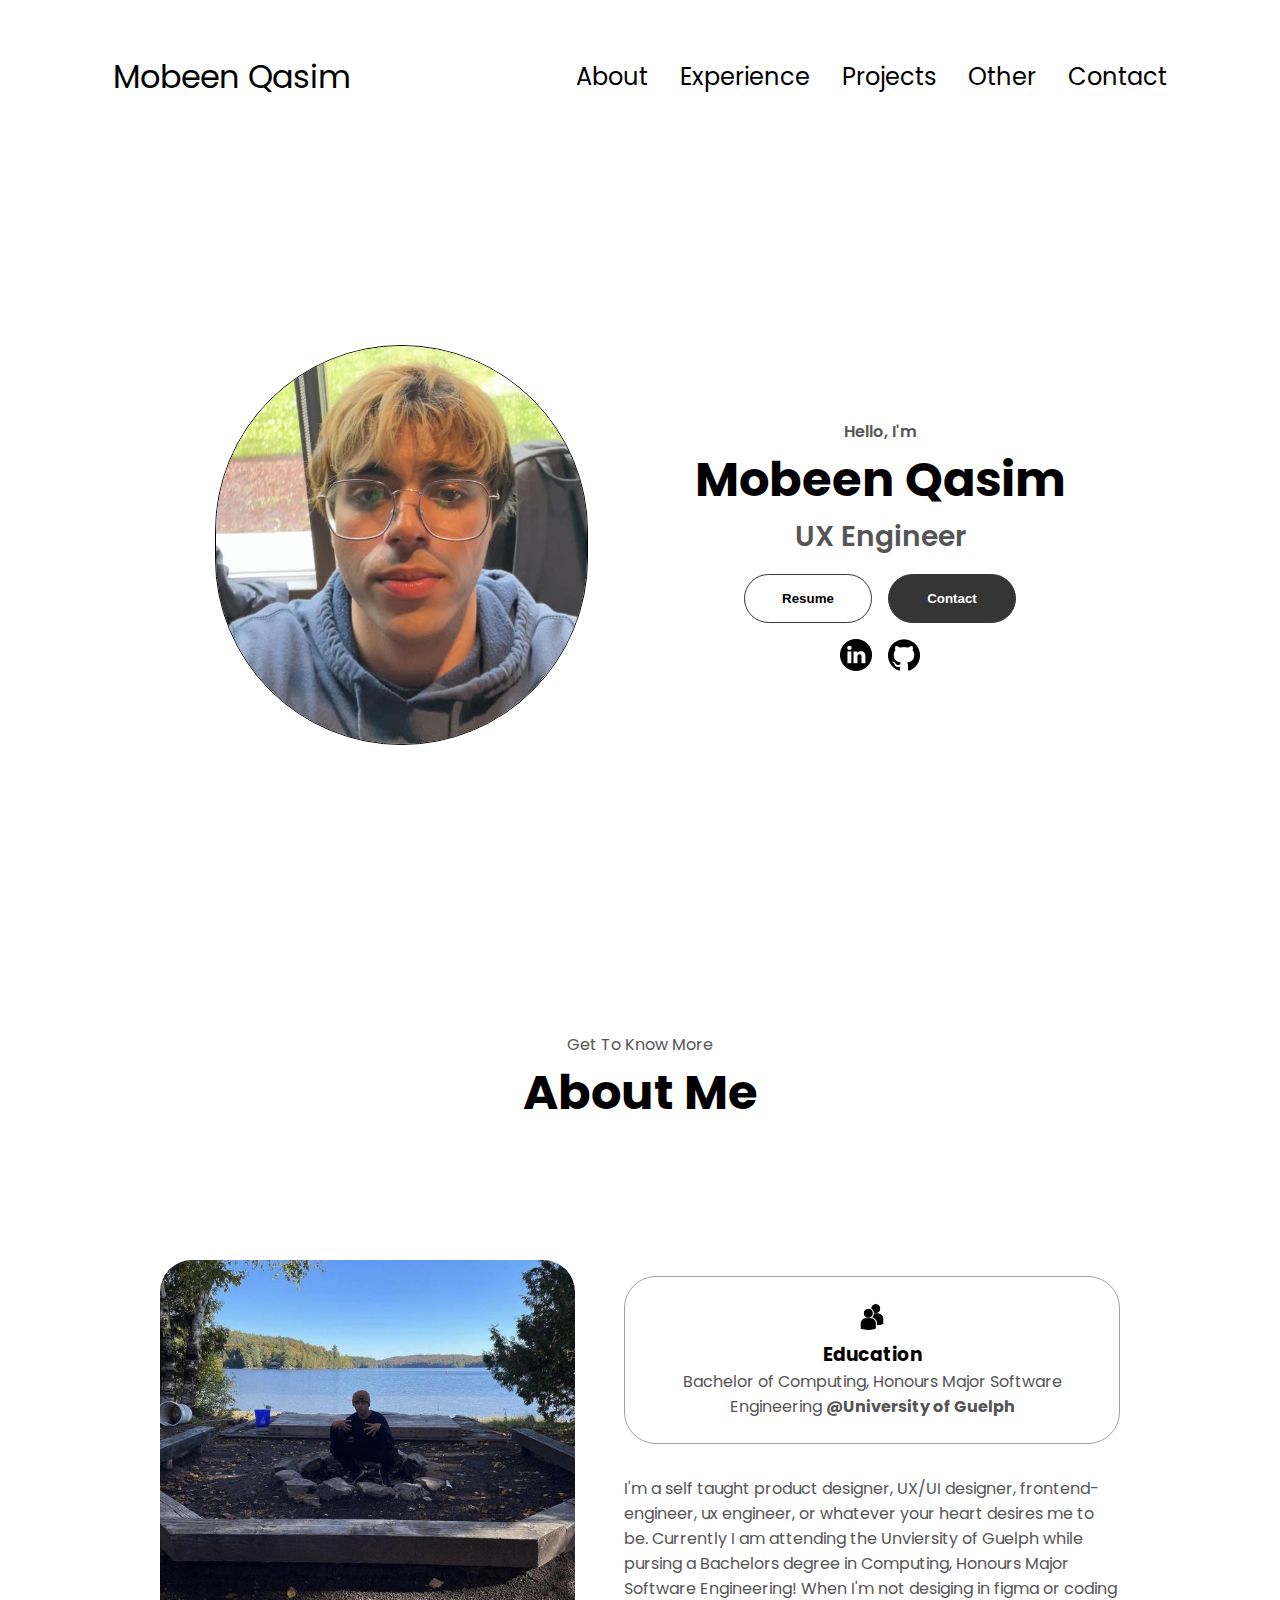
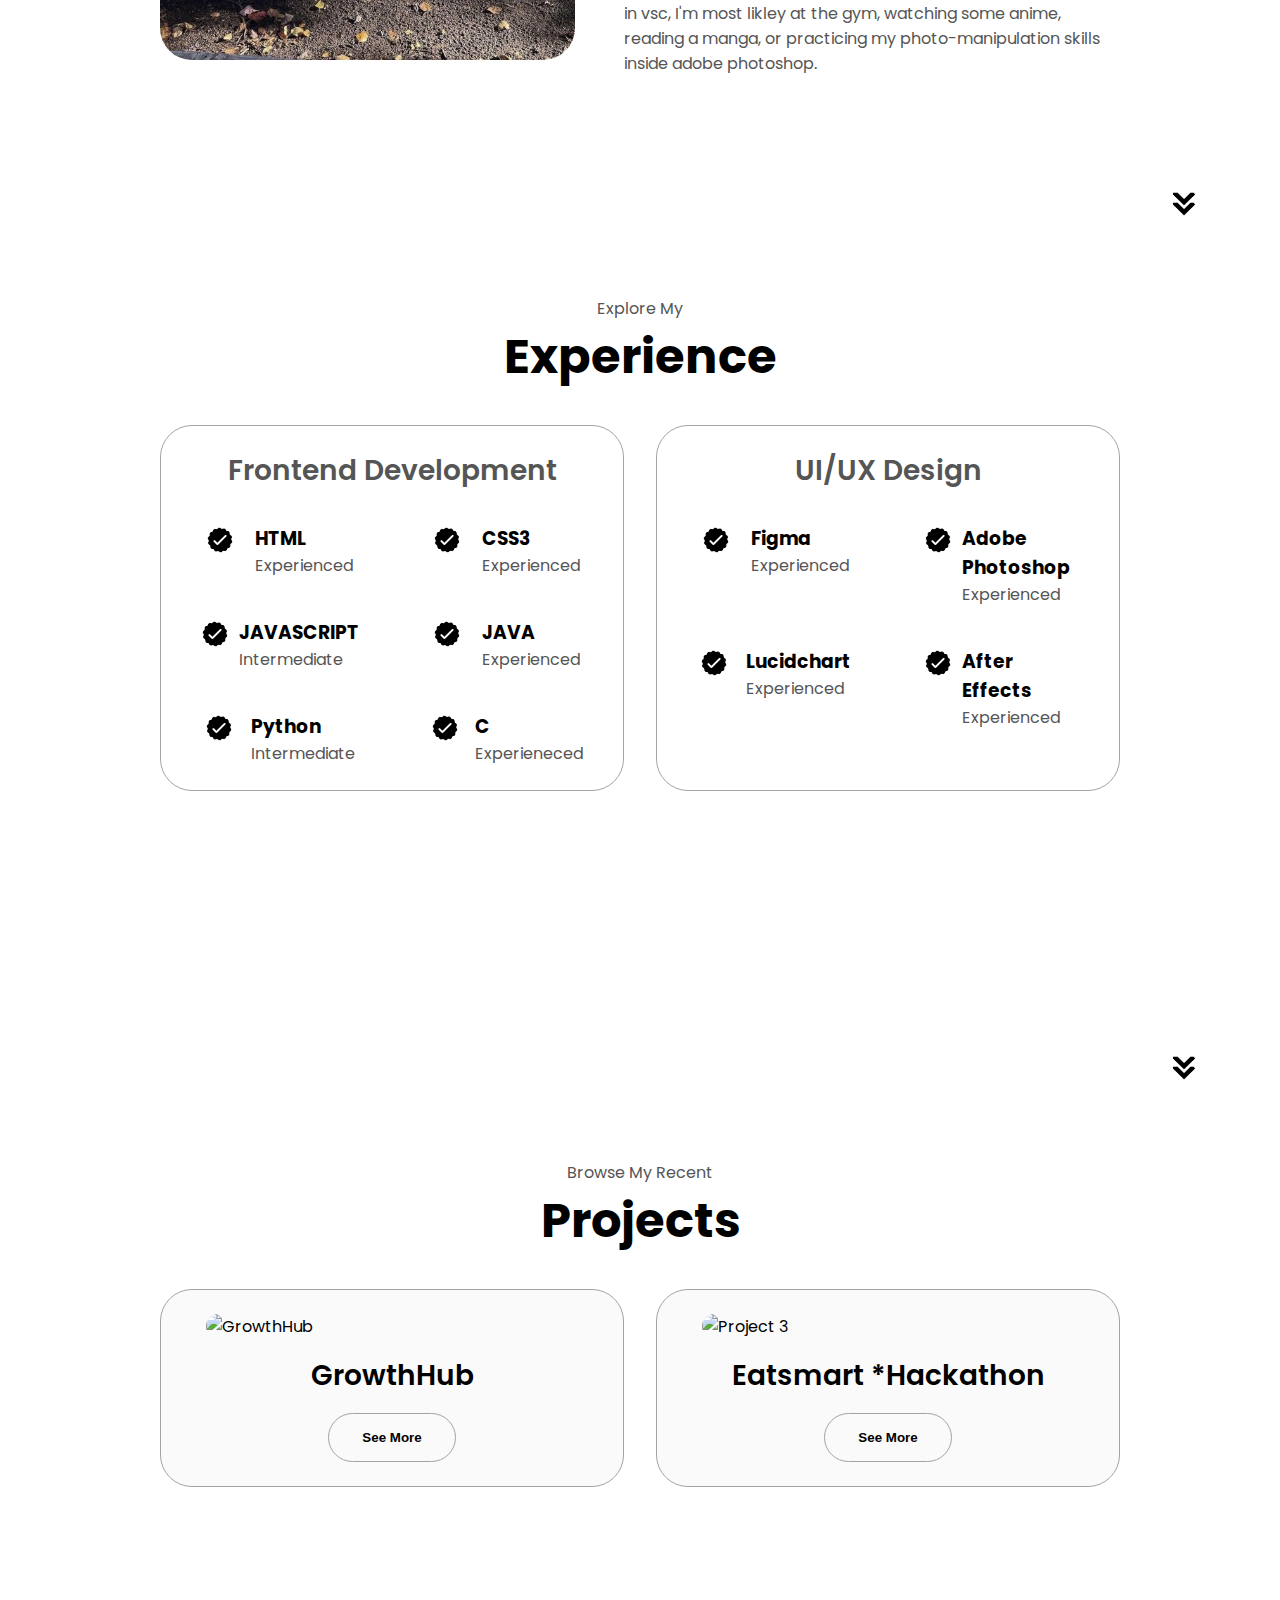
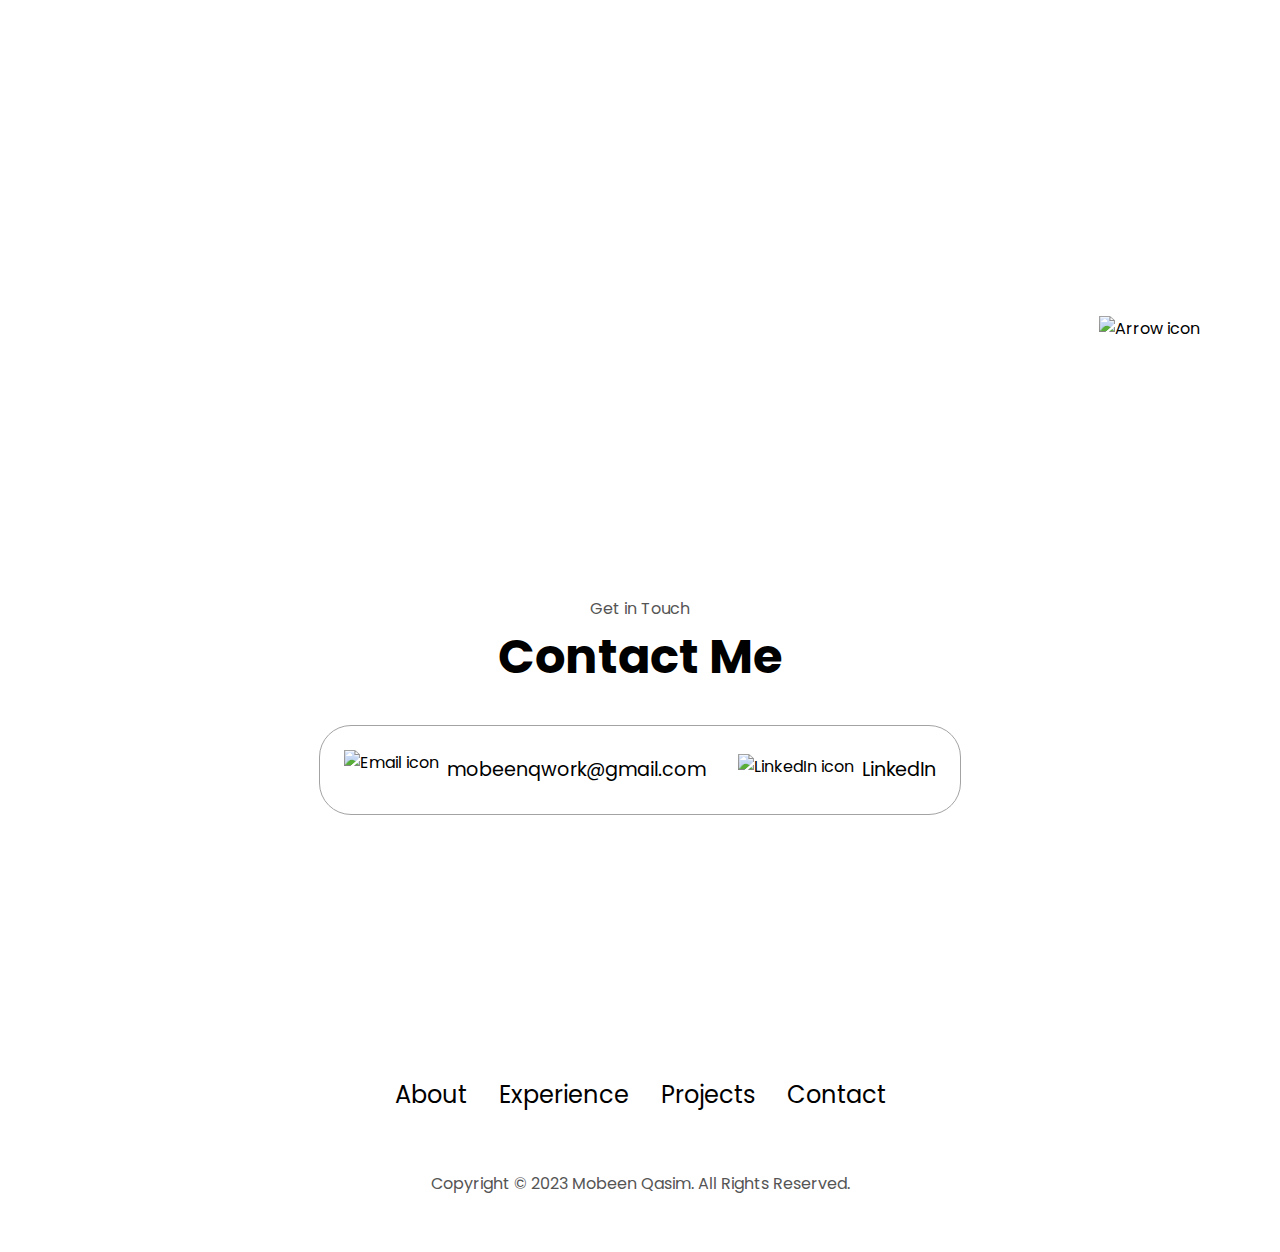
==== index.html @ 1073b845 "Semidone~Portfolio" ====
<!DOCTYPE html>
<html lang="en">
  <head>
    <meta charset="UTF-8" />
    <meta name="viewport" content="width=device-width, initial-scale=1.0" />
    <title>Mobeen|Portfolio</title>
    <link rel="stylesheet" href="style.css" />
    <link rel="stylesheet" href="mediaqueries.css" />
  </head>
  <body>
    <nav id="desktop-nav">
      <div class="logo">Mobeen Qasim</div>
      <div>
        <ul class="nav-links">
          <li><a href="#about">About</a></li>
          <li><a href="#experience">Experience</a></li>
          <li><a href="#projects">Projects</a></li>
          <li><a href="indextwo.html">Other</a></li>
          <li><a href="#contact">Contact</a></li>
        </ul>
      </div>
    </nav>
    <nav id="hamburger-nav">
      <div class="logo">Mobeen Qasim</div>
      <div class="hamburger-menu">
        <div class="hamburger-icon" onclick="toggleMenu()">
          <span></span>
          <span></span>
          <span></span>
        </div>
        <div class="menu-links">
          <li><a href="#about" onclick="toggleMenu()">About</a></li>
          <li><a href="#experience" onclick="toggleMenu()">Experience</a></li>
          <li><a href="#projects" onclick="toggleMenu()">Projects</a></li>
          <li><a href="#other" onclick="toggleMenu()">Other</a></li>
          <li><a href="#contact" onclick="toggleMenu()">Contact</a></li>
        </div>
      </div>
    </nav>
    <section id="profile">
      <div class="section__pic-container">
        <img
          src="./Assets/IMG_1186.jpg"
          alt="Mobeen Qasim profile picture"
          class="pf"
        />
      </div>
      <div class="section__text">
        <p class="section__text__p1">Hello, I'm</p>
        <h1 class="title">Mobeen Qasim</h1>
        <p class="section__text__p2">UX Engineer</p>
        <div class="btn-container">
          <button
            class="btn btn-color-2"
            onclick="window.open('./Assets/Mobeen_Qasim_Resume_PDF.pdf')"
          >
            Resume
          </button>
          <button class="btn btn-color-1" onclick="location.href='./#contact'">
            Contact
          </button>
        </div>
        <div id="socials-container">
          <img
            src="./Assets/linkedin.png"
            alt="My Linkedin Profile"
            class="icon"
            onclick="location.href='https://www.linkedin.com/in/mobeen-qasim-615344279/'"
          />
          <img
            src="./Assets/github.png"
            alt="My Github Profile"
            class="icon"
            onclick="location.href='https://github.com/QasMob'"
          />
        </div>
      </div>
    </section>
    <section id="about">
      <p class="section__text__p1">Get To Know More</p>
      <h1 class="title">About Me</h1>
      <div class="section-container">
        <div class="section__pic-container">
          <img
            src="./Assets/IMG_1185.jpg"
            alt="Profile picture"
            class="about-pic"
          />
        </div>
        <div class="about-details-container">
          <div class="about-containers">
            <div class="details-container">
              <img
                src="./Assets/education.png"
                alt="education icon"
                class="icon"
              />
              <h3>Education</h3>
              <p>
                Bachelor of Computing, Honours Major Software Engineering
                <strong>@University of Guelph</strong>
              </p>
            </div>
          </div>
          <div class="text-container">
            <p>
              I'm a self taught product designer, UX/UI designer,
              frontend-engineer, ux engineer, or whatever your heart desires me
              to be. Currently I am attending the Unviersity of Guelph while
              pursing a Bachelors degree in Computing, Honours Major Software
              Engineering! When I'm not desiging in figma or coding in vsc, I'm
              most likley at the gym, watching some anime, reading a manga, or
              practicing my photo-manipulation skills inside adobe photoshop.
            </p>
          </div>
        </div>
      </div>
      <img
        src="./Assets/arrow.png"
        alt="arrow icon"
        class="icon arrow"
        onclick="location.href='./#experience'"
      />
    </section>
    <section id="experience">
      <p class="section__text__p1">Explore My</p>
      <h1 class="title">Experience</h1>
      <div class="experience-details-container">
        <div class="about-containers">
          <div class="details-container">
            <h2 class="experience-sub-title">Frontend Development</h2>
            <div class="article-container">
              <article>
                <img
                  src="./Assets/checkmark.png"
                  alt="Experience icon"
                  class="icon"
                />
                <div>
                  <h3>HTML</h3>
                  <p>Experienced</p>
                </div>
              </article>
              <article>
                <img
                  src="./Assets/checkmark.png"
                  alt="Experience icon"
                  class="icon"
                />
                <div>
                  <h3>CSS3</h3>
                  <p>Experienced</p>
                </div>
              </article>
              <article>
                <img
                  src="./Assets/checkmark.png"
                  alt="Experience icon"
                  class="icon"
                />
                <div>
                  <h3>JAVASCRIPT</h3>
                  <p>Intermediate</p>
                </div>
              </article>
              <article>
                <img
                  src="./Assets/checkmark.png"
                  alt="Experience icon"
                  class="icon"
                />
                <div>
                  <h3>JAVA</h3>
                  <p>Experienced</p>
                </div>
              </article>
              <article>
                <img
                  src="./Assets/checkmark.png"
                  alt="Experience icon"
                  class="icon"
                />
                <div>
                  <h3>Python</h3>
                  <p>Intermediate</p>
                </div>
              </article>
              <article>
                <img
                  src="./Assets/checkmark.png"
                  alt="Experience icon"
                  class="icon"
                />
                <div>
                  <h3>C</h3>
                  <p>Experieneced</p>
                </div>
              </article>
            </div>
          </div>
          <div class="details-container">
            <h2 class="experience-sub-title">UI/UX Design</h2>
            <div class="article-container">
              <article>
                <img
                  src="./Assets/checkmark.png"
                  alt="Experience icon"
                  class="icon"
                />
                <div>
                  <h3>Figma</h3>
                  <p>Experienced</p>
                </div>
              </article>
              <article>
                <img
                  src="./Assets/checkmark.png"
                  alt="Experience icon"
                  class="icon"
                />
                <div>
                  <h3>Adobe Photoshop</h3>
                  <p>Experienced</p>
                </div>
              </article>
              <article>
                <img
                  src="./Assets/checkmark.png"
                  alt="Experience icon"
                  class="icon"
                />
                <div>
                  <h3>Lucidchart</h3>
                  <p>Experienced</p>
                </div>
              </article>
              <article>
                <img
                  src="./Assets/checkmark.png"
                  alt="Experience icon"
                  class="icon"
                />
                <div>
                  <h3>After Effects</h3>
                  <p>Experienced</p>
                </div>
              </article>
            </div>
          </div>
        </div>
      </div>
      <img
        src="./Assets/arrow.png"
        alt="arrow icon"
        class="icon arrow"
        onclick="location.href='./#projects'"
      />
    </section>
    <section id="projects">
      <p class="section__text__p1">Browse My Recent</p>
      <h1 class="title">Projects</h1>
      <div class="experience-details-container">
        <div class="about-containers">
          <div class="details-container color-container">
            <div class="article-container">
              <img
                src="./assets/growth.PNG"
                alt="GrowthHub"
                class="project-img"
              />
            </div>
            <h2 class="experience-sub-title project-title">GrowthHub</h2>
            <div class="btn-container">
              <button
                class="btn btn-color-2 project-btn"
                onclick="location.href=''"
              >
                See More
              </button>
            </div>
          </div>

          <div class="details-container color-container">
            <div class="article-container">
              <img
                src="./assets/hackathon.PNG"
                alt="Project 3"
                class="project-img"
              />
            </div>
            <h2 class="experience-sub-title project-title">
              Eatsmart *Hackathon
            </h2>
            <div class="btn-container">
              <button
                class="btn btn-color-2 project-btn"
                onclick="location.href=''"
              >
                See More
              </button>
            </div>
          </div>
        </div>
      </div>
      <img
        src="./assets/arrow.png"
        alt="Arrow icon"
        class="icon arrow"
        onclick="location.href='./#contact'"
      />
    </section>
    <section id="contact">
      <p class="section__text__p1">Get in Touch</p>
      <h1 class="title">Contact Me</h1>
      <div class="contact-info-upper-container">
        <div class="contact-info-container">
          <img
            src="./assets/email.png"
            alt="Email icon"
            class="icon contact-icon email-icon"
          />
          <p>
            <a href="mailto:examplemail@gmail.com">mobeenqwork@gmail.com</a>
          </p>
        </div>
        <div class="contact-info-container">
          <img
            src="./assets/linkedin.png"
            alt="LinkedIn icon"
            class="icon contact-icon"
          />
          <p>
            <a href="https://www.linkedin.com/in/mobeen-qasim-615344279/"
              >LinkedIn</a
            >
          </p>
        </div>
      </div>
    </section>
    <footer>
      <nav>
        <div class="nav-links-container">
          <ul class="nav-links">
            <li><a href="#about">About</a></li>
            <li><a href="#experience">Experience</a></li>
            <li><a href="#projects">Projects</a></li>
            <li><a href="#contact">Contact</a></li>
          </ul>
        </div>
      </nav>
      <p>Copyright &#169; 2023 Mobeen Qasim. All Rights Reserved.</p>
    </footer>
    <script src="script.js"></script>
  </body>
</html>
---- style.css ----
/* GENERAL */
@import url("https://fonts.googleapis.com/css2?family=Poppins:wght@300;400;500;600&display=swap");

* {
  margin: 0;
  padding: 0;
}

body {
  font-family: "Poppins", sans-serif;
}

html {
  scroll-behavior: smooth;
}

p {
  color: rgb(85, 85, 85);
}

/* TRANSITION */
a,
.btn {
  transition: all 300ms ease;
}

/* DESKTOP NAV */

nav,
.nav-links {
  display: flex;
}

nav {
  justify-content: space-around;
  align-items: center;
  height: 17vh;
}

.nav-links {
  gap: 2rem;
  list-style: none;
  font-size: 1.5rem;
}

a {
  color: black;
  text-decoration: none;
  text-decoration-color: white;
}

a:hover {
  color: grey;
  text-decoration: underline;
  text-underline-offset: 1rem;
  text-decoration-color: rgb(181, 181, 181);
}

.logo {
  font-size: 2rem;
}

.logo:hover {
  cursor: default;
}

/* HAMBURGER MENU */

#hamburger-nav {
  display: none;
}

.hamburger-menu {
  position: relative;
  display: inline-block;
}

.hamburger-icon {
  display: flex;
  flex-direction: column;
  justify-content: space-between;
  height: 24px;
  width: 30px;
  cursor: pointer;
}

.hamburger-icon span {
  width: 100%;
  height: 2px;
  background-color: black;
  transition: all 0.3 ease-in-out;
}

.menu-links {
  position: absolute;
  top: 100%;
  right: 0;
  background-color: white;
  width: fit-content;
  max-height: 0;
  overflow: hidden;
  transition: all 0.3 ease-in-out;
}

.menu-links a {
  display: block;
  padding: 10px;
  text-align: center;
  font-size: 1.5rem;
  color: black;
  text-decoration: none;
  transition: all 0.3 ease-in-out;
}

.menu-links li {
  list-style: none;
}

.menu-links.open {
  max-height: 300px;
}

.hamburger-icon.open span:first-child {
  transform: rotate(45deg) translate(10px, 5px);
}
.hamburger-icon.open span:nth-child(2) {
  opacity: 0;
}
.hamburger-icon.open span:last-child {
  transform: rotate(-45deg) translate(10px, -5px);
}

.hamburger-icon span:first-child {
  transform: none;
}
.hamburger-icon span:first-child {
  opacity: 1;
}
.hamburger-icon span:first-child {
  transform: none;
}

/* SECTIONS */

section {
  padding-top: 4vh;
  height: 96vh;
  margin: 0 10rem;
  box-sizing: border-box;
  min-height: fit-content;
}

.section-container {
  display: flex;
}

/* PROFILE SECTION */

#profile {
  display: flex;
  justify-content: center;
  gap: 5rem;
  height: 80vh;
}

.section__pic-container {
  display: flex;
  height: 400px;
  width: 400px;
  margin: auto 0;
}

.section__text {
  align-self: center;
  text-align: center;
}

.section__text p {
  font-weight: 600;
}

.section__text__p1 {
  text-align: center;
}

.section__text__p2 {
  font-size: 1.75rem;
  margin-bottom: 1rem;
}

.title {
  font-size: 3rem;
  text-align: center;
}

#socials-container {
  display: flex;
  justify-content: center;
  margin-top: 1rem;
  gap: 1rem;
}

/* ICONS */

.icon {
  cursor: pointer;
  height: 2rem;
}

/* BUTTONS */

.btn-container {
  display: flex;
  justify-content: center;
  gap: 1rem;
}

.btn {
  font-weight: 600;
  transition: all 300ms ease;
  padding: 1rem;
  width: 8rem;
  border-radius: 2rem;
}

.btn-color-1,
.btn-color-2 {
  border: rgb(53, 53, 53) 0.1rem solid;
}

.btn-color-1:hover,
.btn-color-2:hover {
  cursor: pointer;
}

.btn-color-1,
.btn-color-2:hover {
  background: rgb(53, 53, 53);
  color: white;
}

.btn-color-1:hover {
  background: rgb(0, 0, 0);
}

.btn-color-2 {
  background: none;
}

.btn-color-2:hover {
  border: rgb(225, 225, 225) 0.1rem solid;
}

.btn-container {
  gap: 1rem;
}

/* ABOUT SECTION */

#about {
  position: relative;
}

.about-containers {
  gap: 2rem;
  margin-bottom: 2rem;
  margin-top: 2rem;
}

.about-details-container {
  justify-content: center;
  flex-direction: column;
}

.about-containers,
.about-details-container {
  display: flex;
}

.about-pic {
  border-radius: 2rem;
}

.arrow {
  position: absolute;
  right: -5rem;
  bottom: 2.5rem;
}

.details-container {
  padding: 1.5rem;
  flex: 1;
  background: white;
  border-radius: 2rem;
  border: rgb(53, 53, 53) 0.1rem solid;
  border-color: rgb(163, 163, 163);
  text-align: center;
}

.section-container {
  gap: 4rem;
  height: 80%;
}

.section__pic-container {
  height: 400px;
  width: 400px;
  margin: auto 0;
}

.pf {
  border-radius: 50rem;
  border: solid 0.1rem black;
}

/* Experience Section */

#experience {
  position: relative;
}

.experience-sub-title {
  color: rgb(85, 85, 85);
  font-weight: 600;
  font-size: 1.75rem;
  margin-bottom: 2rem;
}

.experience-details-container {
  display: flex;
  justify-content: center;
  flex-direction: column;
}

.article-container {
  display: flex;
  text-align: initial;
  flex-wrap: wrap;
  flex-direction: row;
  gap: 2.5rem;
  justify-content: space-around;
}

article {
  display: flex;
  width: 10rem;
  justify-content: space-around;
  gap: 0.5rem;
}

article .icon {
  cursor: default;
}

/* PROJECTS SECTION */

#projects {
  position: relative;
}

.color-container {
  border-color: rgb(163, 163, 163);
  background: rgb(250, 250, 250);
}

.project-img {
  border-radius: 2rem;
  width: 90%;
  height: 90%;
}

.project-title {
  margin: 1rem;
  color: black;
}

.project-btn {
  color: black;
  border-color: rgb(163, 163, 163);
}

/* CONTACT */

#contact {
  display: flex;
  justify-content: center;
  flex-direction: column;
  height: 70vh;
}

.contact-info-upper-container {
  display: flex;
  justify-content: center;
  border-radius: 2rem;
  border: rgb(53, 53, 53) 0.1rem solid;
  border-color: rgb(163, 163, 163);
  background: (250, 250, 250);
  margin: 2rem auto;
  padding: 0.5rem;
}

.contact-info-container {
  display: flex;
  align-items: center;
  justify-content: center;
  gap: 0.5rem;
  margin: 1rem;
}

.contact-info-container p {
  font-size: larger;
}

.contact-icon {
  cursor: default;
}

.email-icon {
  height: 2.5rem;
}

/* FOOTER SECTION */

footer {
  height: 26vh;
  margin: 0 1rem;
}

footer p {
  text-align: center;
}
---- mediaqueries.css ----
@media screen and (max-width: 1400px) {
  #profile {
    height: 83vh;
    margin-bottom: 6rem;
  }
  .about-containers {
    flex-wrap: wrap;
  }
}

@media screen and (max-width: 1200px) {
  #desktop-nav {
    display: none;
  }
  #hamburger-nav {
    display: flex;
  }
  #experience,
  .experience-details-container {
    margin-top: 2rem;
  }
  #profile,
  .section-container {
    display: block;
  }
  .arrow {
    display: none;
  }
  section,
  .section-container {
    height: fit-content;
  }
  section {
    margin: 0 5%;
  }
  .section__pic-container {
    width: 275px;
    height: 275px;
    margin: 0 auto 2rem;
  }
  .about-containers {
    margin-top: 0;
  }
}

@media screen and (max-width: 600px) {
  #contact,
  footer {
    height: 40vh;
  }
  #profile {
    height: 83vh;
    margin-bottom: 0;
  }
  article {
    font-size: 1rem;
  }
  footer nav {
    height: fit-content;
    margin-bottom: 2rem;
  }
  .about-containers,
  .contact-info-upper-container,
  .btn-container {
    flex-wrap: wrap;
  }
  .contact-info-container {
    margin: 0;
  }
  .contact-info-container p,
  .nav-links li a {
    font-size: 1rem;
  }
  .experience-sub-title {
    font-size: 1.25rem;
  }
  .logo {
    font-size: 1.5rem;
  }
  .nav-links {
    flex-direction: column;
    gap: 0.5rem;
    text-align: center;
  }
  .section__pic-container {
    width: auto;
    height: 46vw;
    justify-content: center;
  }
  .section__text__p2 {
    font-size: 1.25rem;
  }
  .title {
    font-size: 2rem;
  }
  .text-container {
    text-align: justify;
  }
}
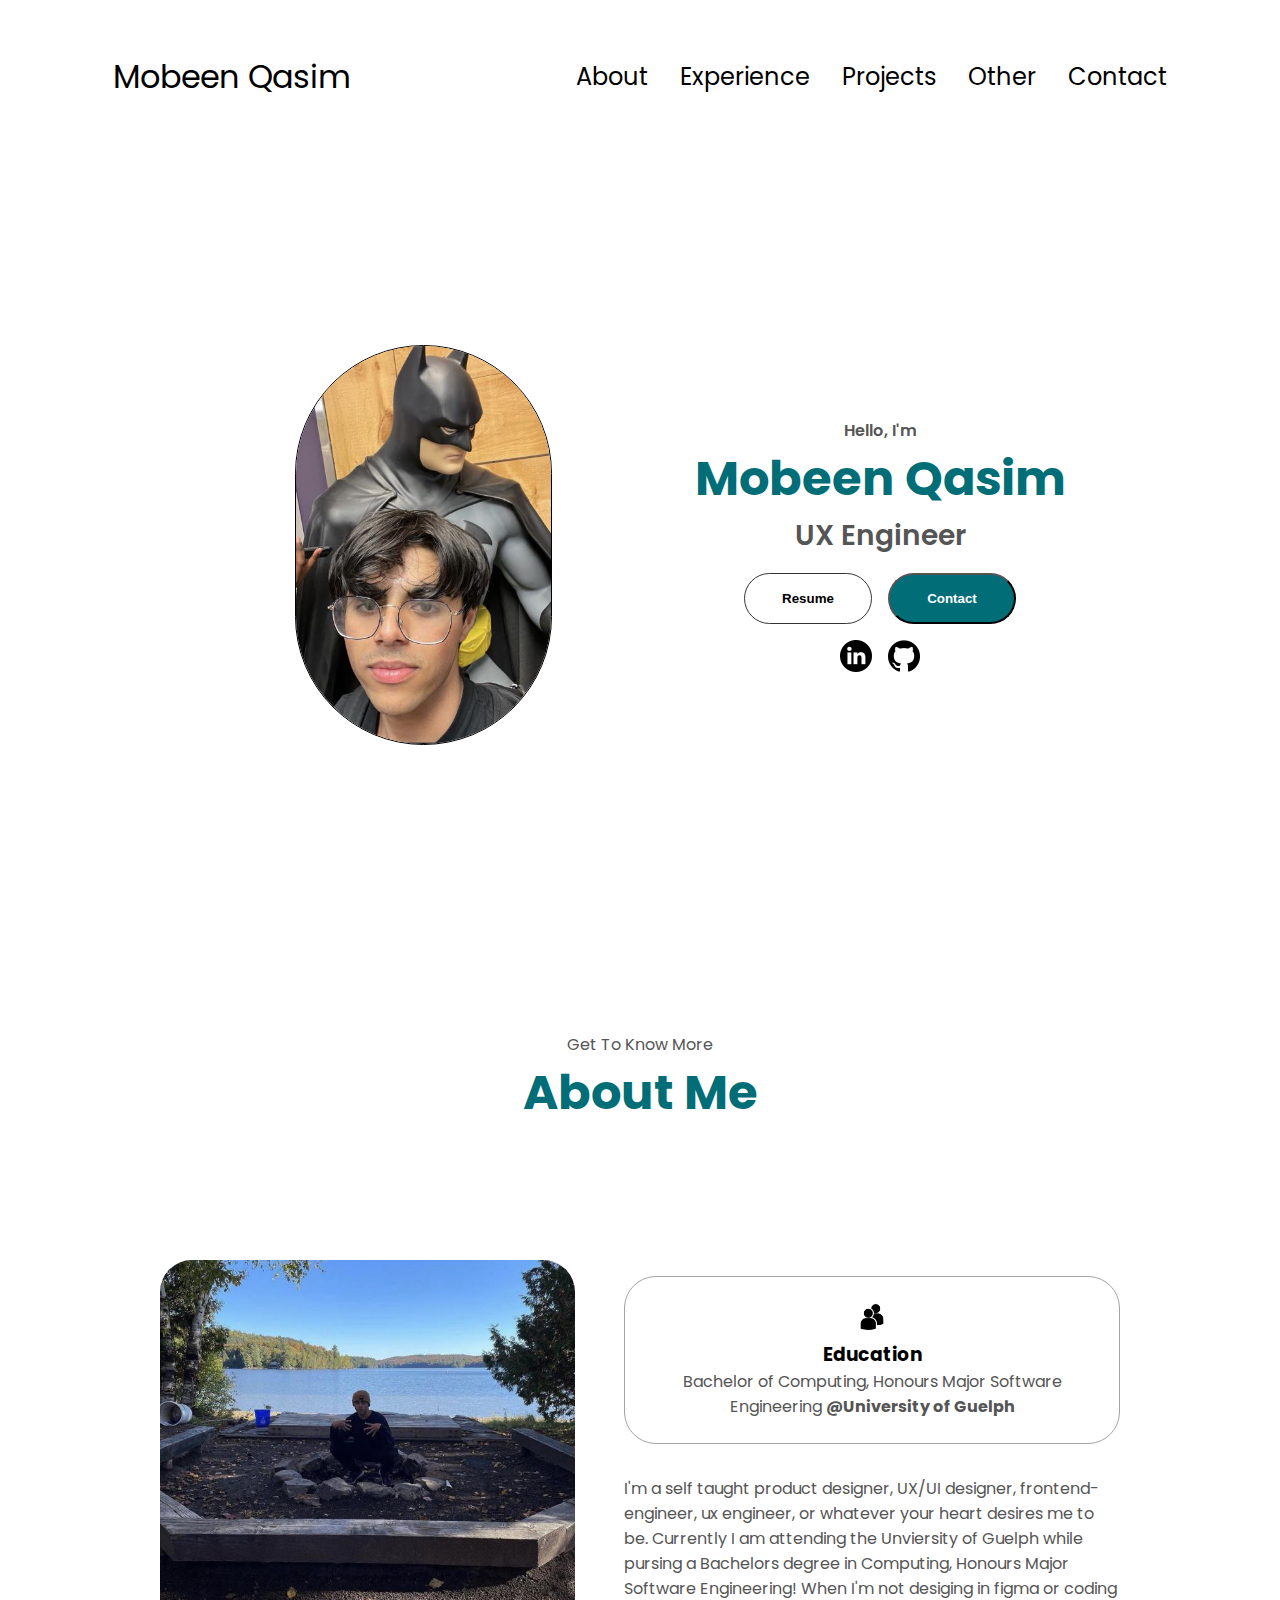
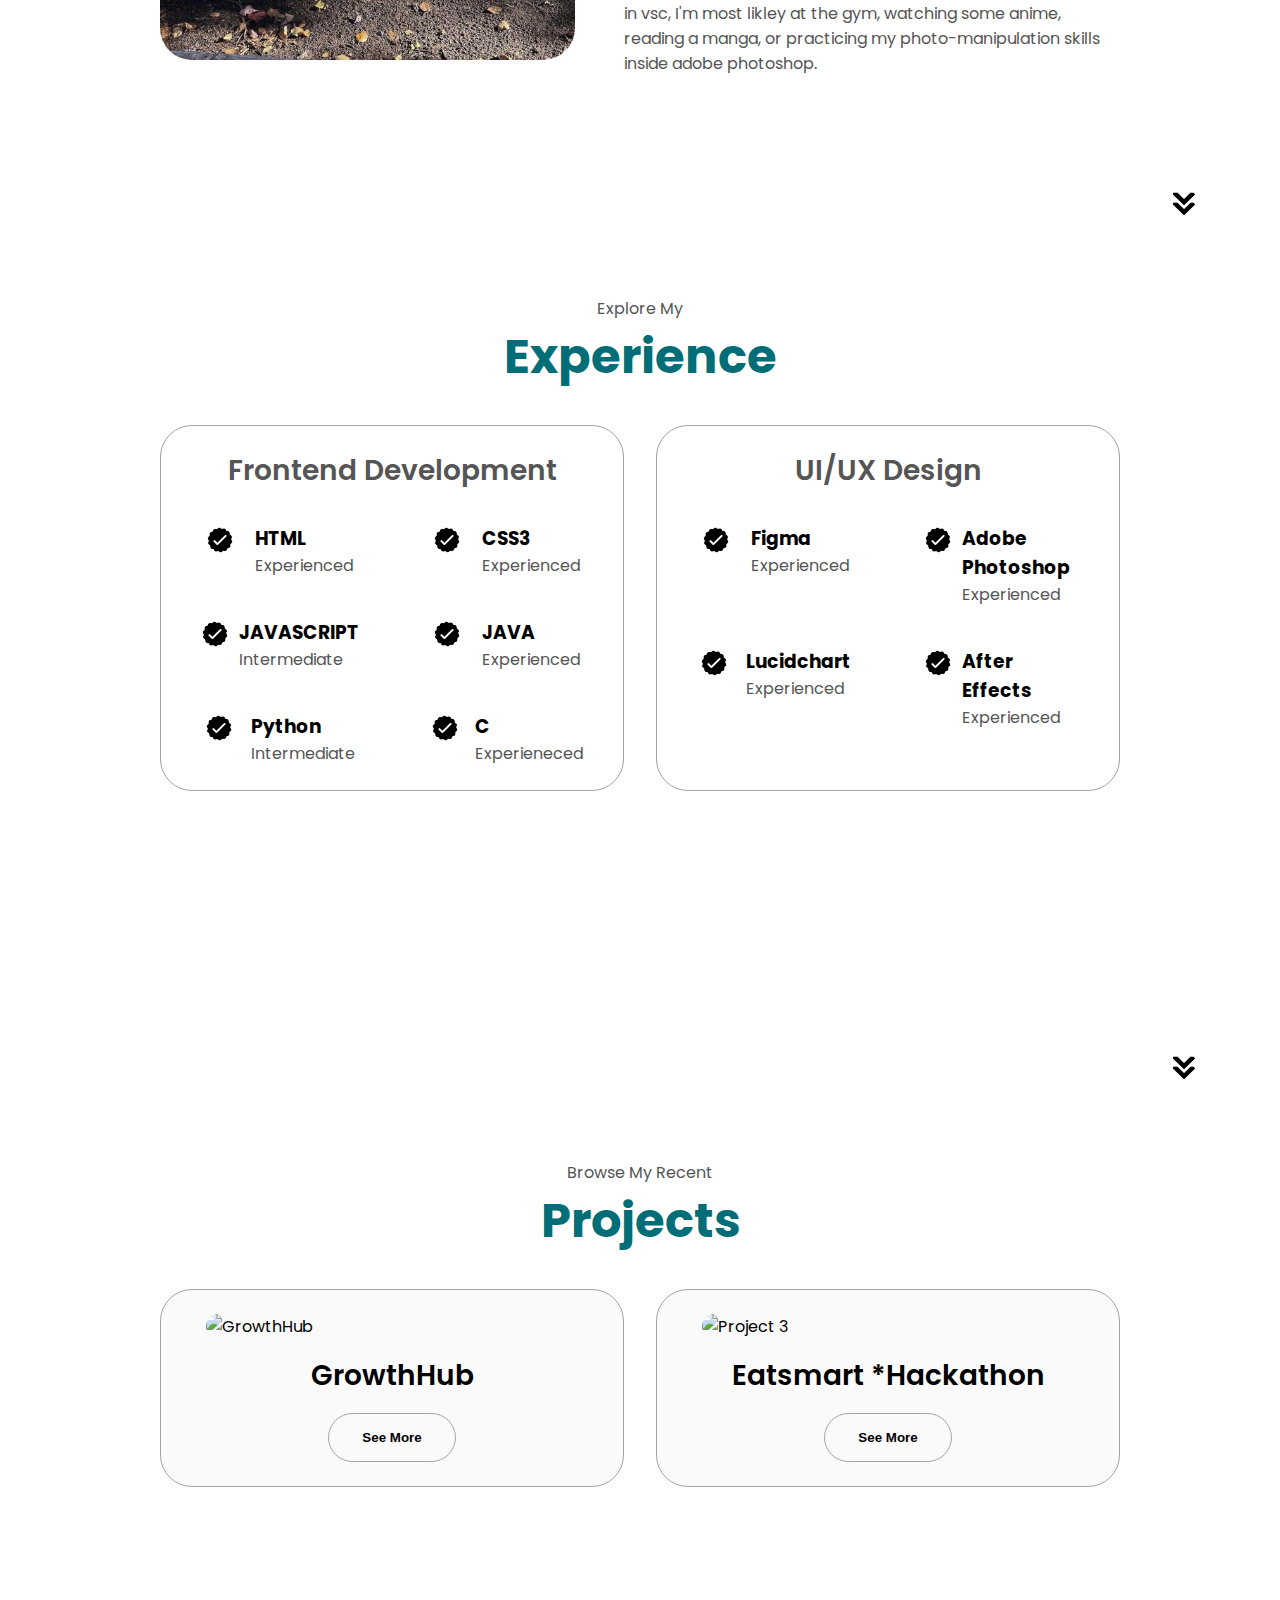
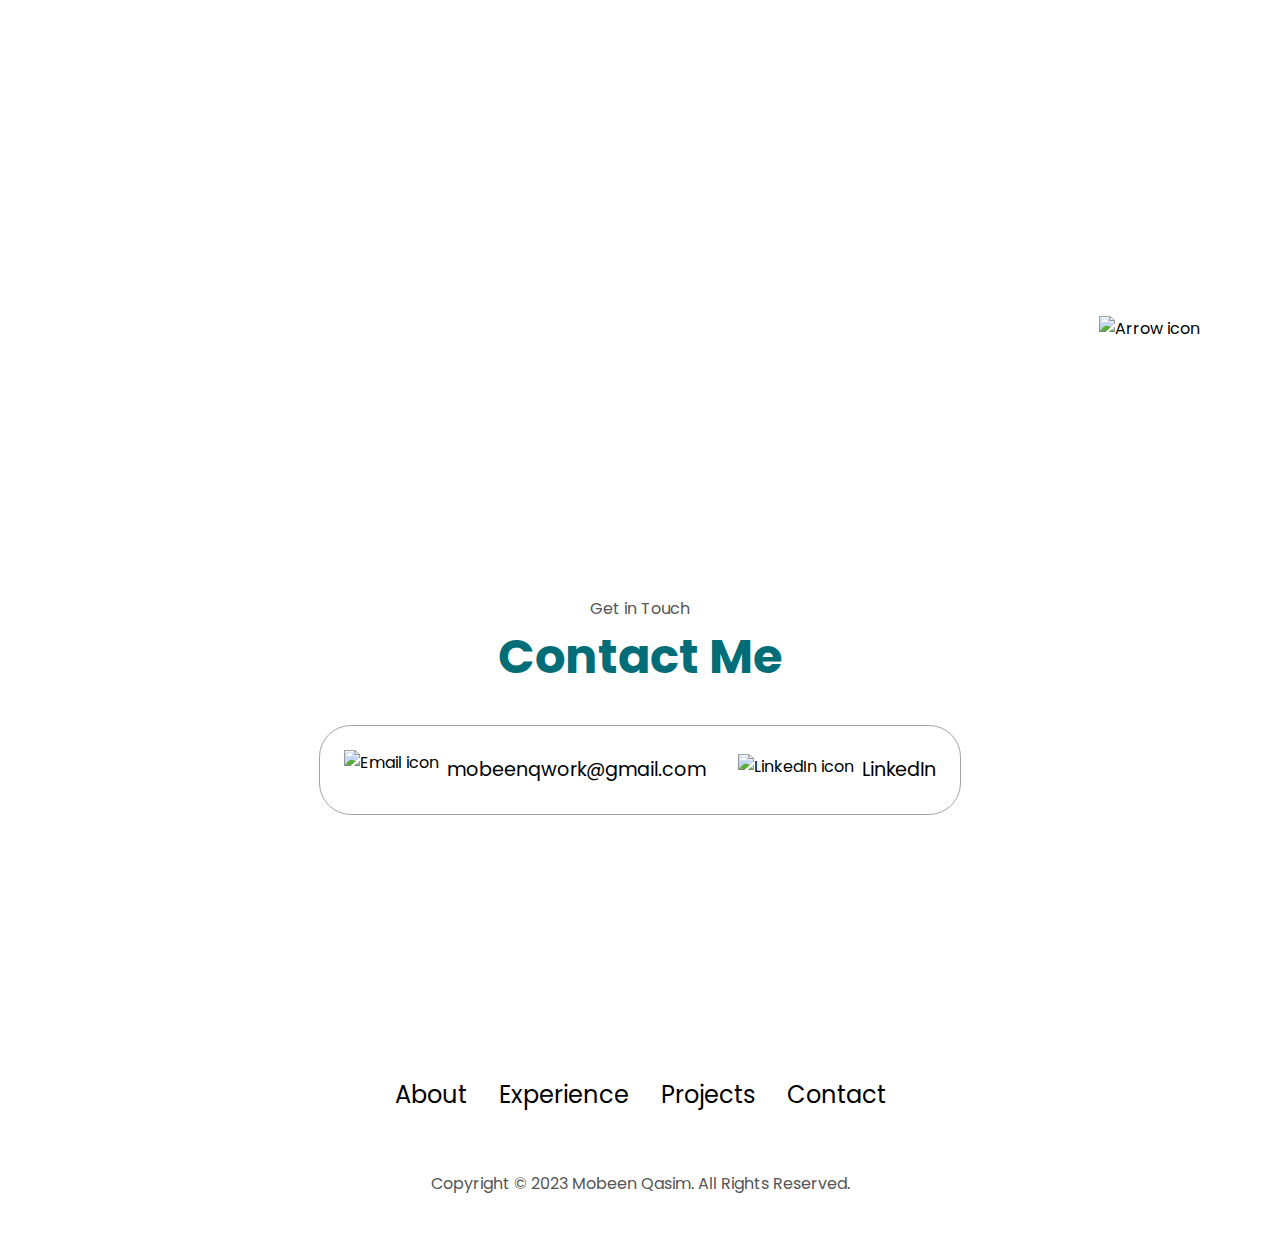
==== commit 97929a06: "Worked on growthhub" ====
--- a/index.html
+++ b/index.html
@@ -32,7 +32,7 @@
           <li><a href="#about" onclick="toggleMenu()">About</a></li>
           <li><a href="#experience" onclick="toggleMenu()">Experience</a></li>
           <li><a href="#projects" onclick="toggleMenu()">Projects</a></li>
-          <li><a href="#other" onclick="toggleMenu()">Other</a></li>
+          <li><a href="indextwo.html" onclick="toggleMenu()">Other</a></li>
           <li><a href="#contact" onclick="toggleMenu()">Contact</a></li>
         </div>
       </div>
@@ -40,7 +40,7 @@
     <section id="profile">
       <div class="section__pic-container">
         <img
-          src="./Assets/IMG_1186.jpg"
+          src="./Assets/IMG_1305.jpg"
           alt="Mobeen Qasim profile picture"
           class="pf"
         />
@@ -56,7 +56,7 @@
           >
             Resume
           </button>
-          <button class="btn btn-color-1" onclick="location.href='./#contact'">
+          <button class="btn btn-color-4" onclick="location.href='./#contact'">
             Contact
           </button>
         </div>
@@ -264,7 +264,7 @@
           <div class="details-container color-container">
             <div class="article-container">
               <img
-                src="./assets/growth.PNG"
+                src="./assets/thumbnail.PNG"
                 alt="GrowthHub"
                 class="project-img"
               />
@@ -273,7 +273,7 @@
             <div class="btn-container">
               <button
                 class="btn btn-color-2 project-btn"
-                onclick="location.href=''"
+                onclick="window.location.href = 'GrowthHub.html'"
               >
                 See More
               </button>
@@ -283,7 +283,7 @@
           <div class="details-container color-container">
             <div class="article-container">
               <img
-                src="./assets/hackathon.PNG"
+                src="./assets/thumbnailtwo.PNG"
                 alt="Project 3"
                 class="project-img"
               />
--- a/style.css
+++ b/style.css
@@ -50,10 +50,10 @@
 }
 
 a:hover {
-  color: grey;
+  color: #006d77;
   text-decoration: underline;
   text-underline-offset: 1rem;
-  text-decoration-color: rgb(181, 181, 181);
+  text-decoration-color: #006d77;
 }
 
 .logo {
@@ -87,7 +87,7 @@
 .hamburger-icon span {
   width: 100%;
   height: 2px;
-  background-color: black;
+  background-color: #006d77;
   transition: all 0.3 ease-in-out;
 }
 
@@ -95,7 +95,7 @@
   position: absolute;
   top: 100%;
   right: 0;
-  background-color: white;
+  background-color: #006d77;
   width: fit-content;
   max-height: 0;
   overflow: hidden;
@@ -107,7 +107,7 @@
   padding: 10px;
   text-align: center;
   font-size: 1.5rem;
-  color: black;
+  color: #006d77;
   text-decoration: none;
   transition: all 0.3 ease-in-out;
 }
@@ -156,6 +156,10 @@
 
 /* PROFILE SECTION */
 
+.title {
+  color: #006d77;
+}
+
 #profile {
   display: flex;
   justify-content: center;
@@ -233,14 +237,25 @@
   cursor: pointer;
 }
 
+.btn-color-4 {
+  background: #006d77;
+  color: white;
+}
+
+.btn-color-4:hover {
+  cursor: pointer;
+  background: rgb(12, 12, 12);
+  color: white;
+}
+
 .btn-color-1,
 .btn-color-2:hover {
-  background: rgb(53, 53, 53);
+  background: #006d77;
   color: white;
 }
 
 .btn-color-1:hover {
-  background: rgb(0, 0, 0);
+  background: #006d77;
 }
 
 .btn-color-2 {
@@ -309,6 +324,7 @@
 }
 
 .pf {
+  margin-left: 5rem;
   border-radius: 50rem;
   border: solid 0.1rem black;
 }
--- a/mediaqueries.css
+++ b/mediaqueries.css
@@ -22,6 +22,9 @@
   #profile,
   .section-container {
     display: block;
+  }
+  .pf {
+    margin-left: 3rem;
   }
   .arrow {
     display: none;
@@ -54,6 +57,9 @@
   }
   article {
     font-size: 1rem;
+  }
+  .pf {
+    margin-left: 0.5rem;
   }
   footer nav {
     height: fit-content;
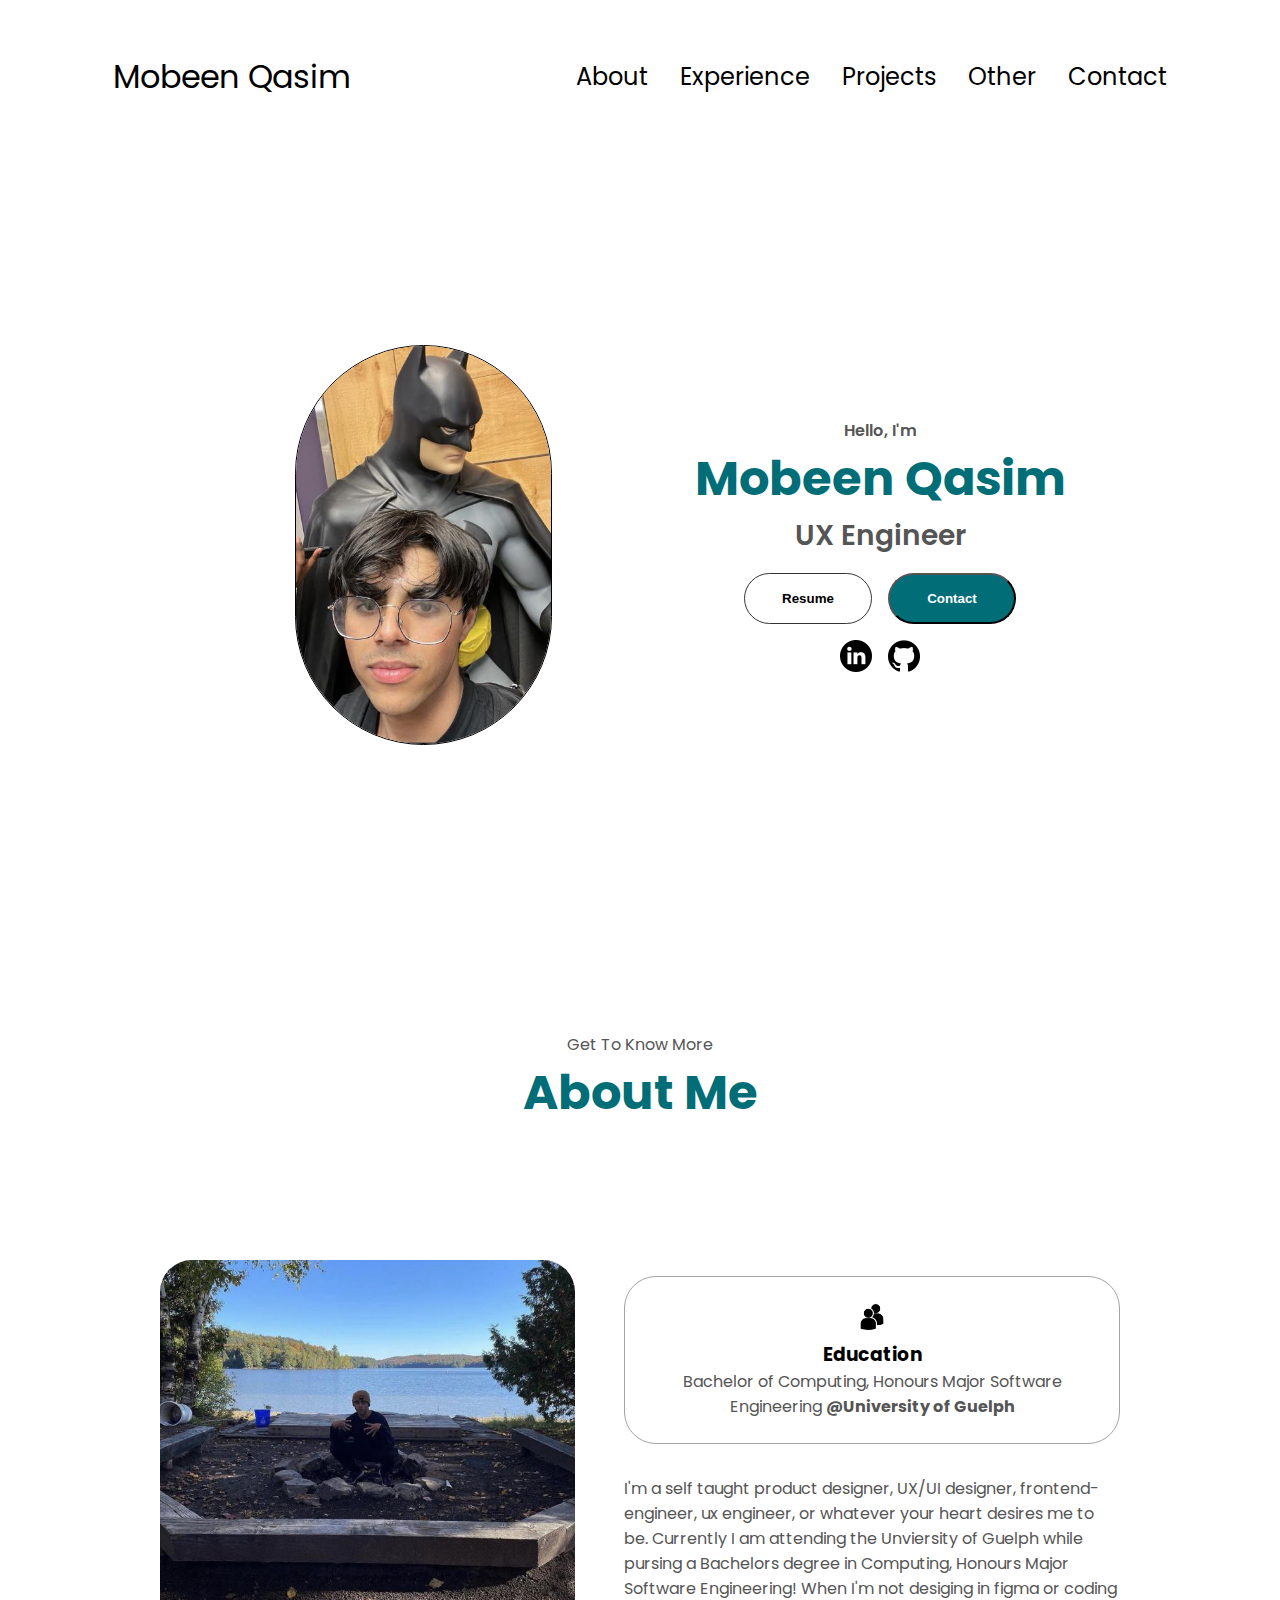
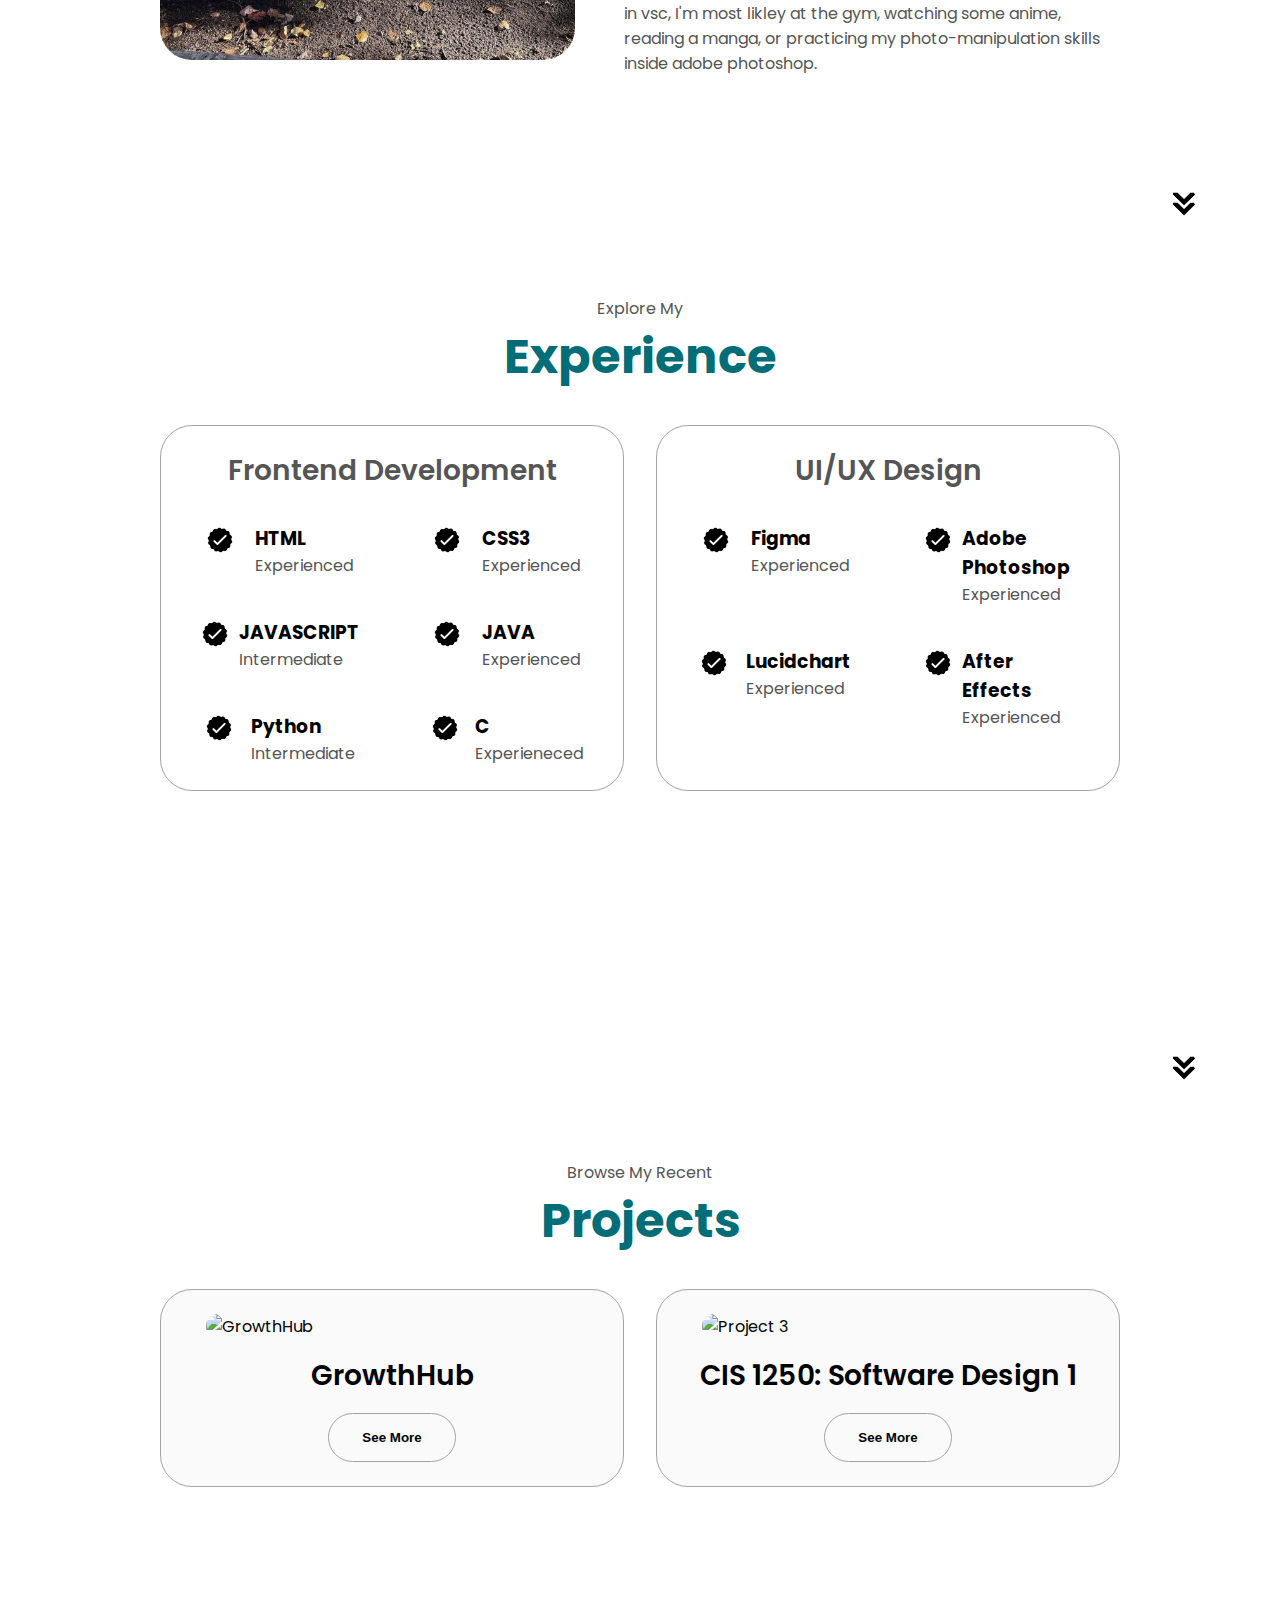
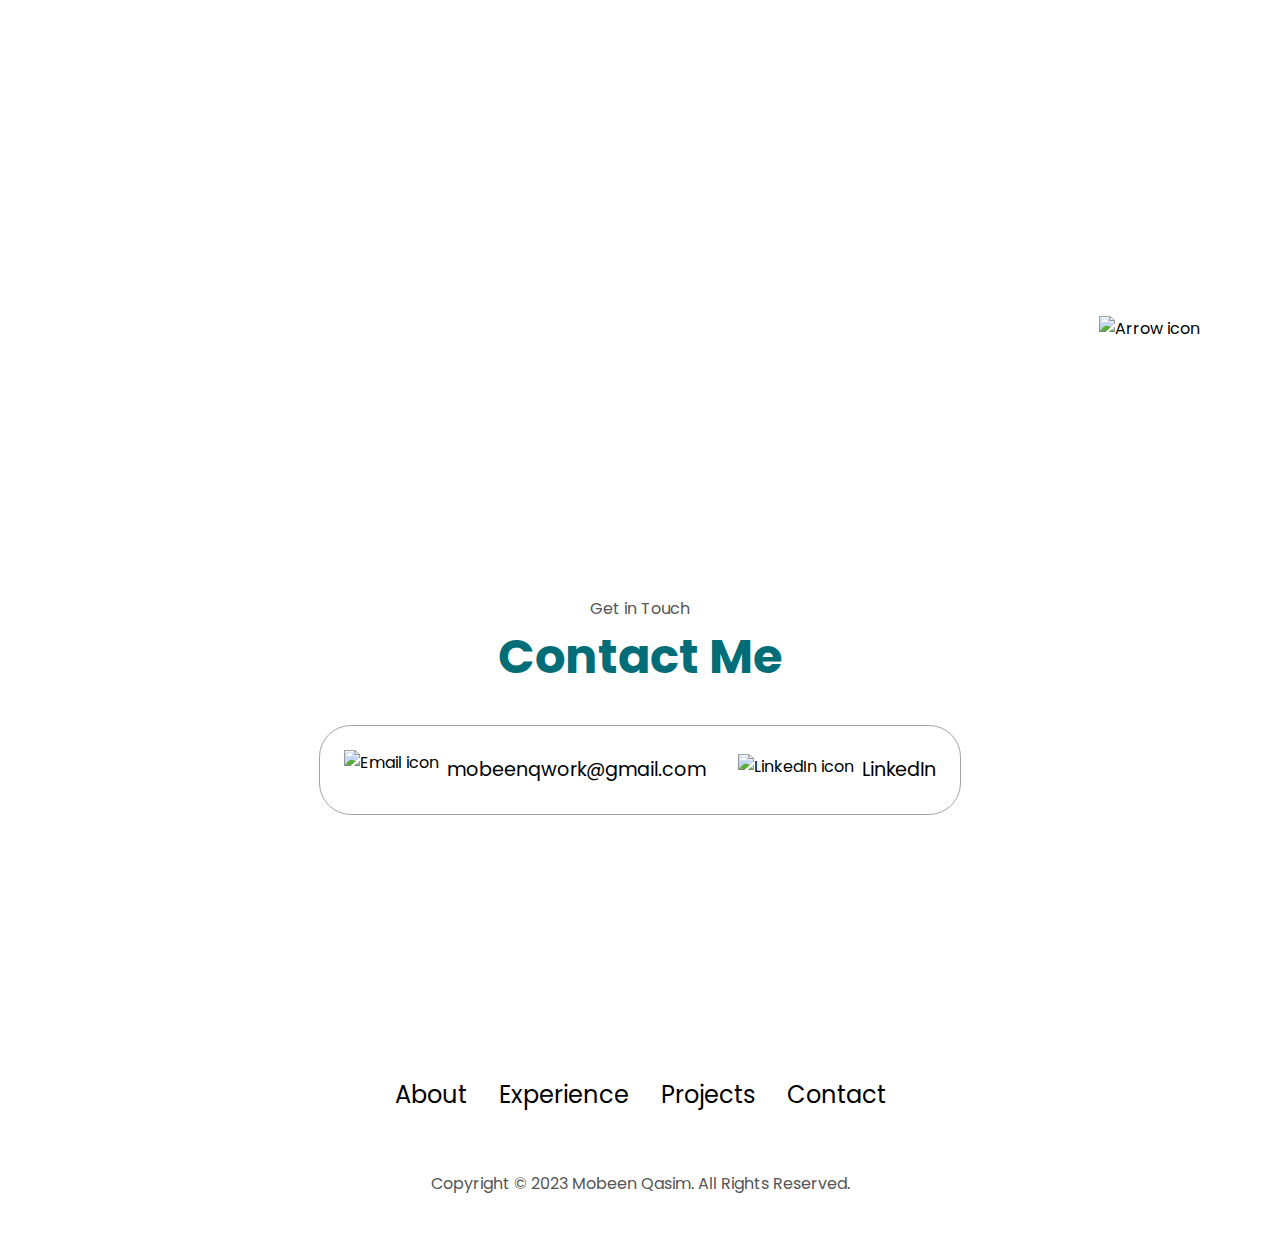
==== commit 040c12c6: "update" ====
--- a/index.html
+++ b/index.html
@@ -283,18 +283,18 @@
           <div class="details-container color-container">
             <div class="article-container">
               <img
-                src="./assets/thumbnailtwo.PNG"
+                src="./assets/sd.png"
                 alt="Project 3"
                 class="project-img"
               />
             </div>
             <h2 class="experience-sub-title project-title">
-              Eatsmart *Hackathon
+              CIS 1250: Software Design 1
             </h2>
             <div class="btn-container">
               <button
                 class="btn btn-color-2 project-btn"
-                onclick="location.href=''"
+                onclick="window.location.href='sd.html'"
               >
                 See More
               </button>
